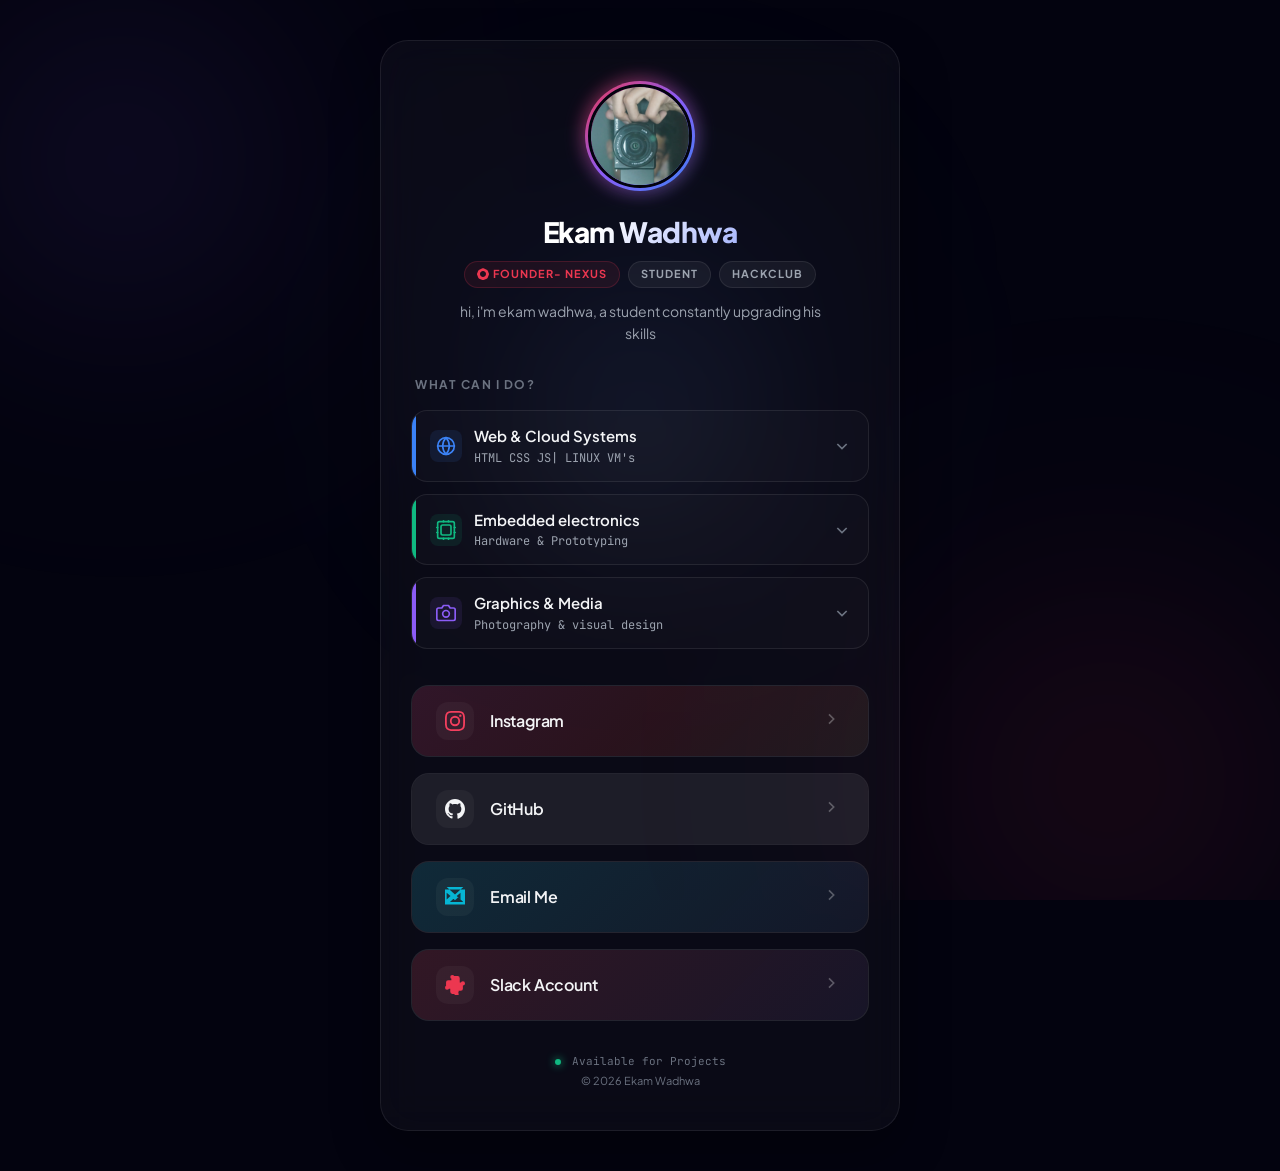
==== index.html @ 4c37863a "Add files via upload" ====
<!doctype html>
<html lang="en">
  <head>
    <meta charset="UTF-8" />
    <meta name="viewport" content="width=device-width, initial-scale=1.0" />
    <meta
      name="description"
      content="Ekam Wadhwa - Student, Maker, and Hack Clubber. Portfolio and social links for web development, embedded electronics, photography, and graphic design."
    />
    <meta name="author" content="Ekam Wadhwa" />
    <meta property="og:title" content="Ekam Wadhwa | Portfolio" />
    <meta
      property="og:description"
      content="Student & Maker specializing in web development, embedded electronics, and visual design."
    />
    <meta property="og:type" content="website" />

    <title>ekam.links</title>

    <!-- CSS Stylesheet -->
    <link rel="stylesheet" href="style.css" />
  </head>
  <body>
    <!-- Floating animated background blobs -->
    <div class="bg-glow-container" aria-hidden="true">
      <div class="glow-blob blob1"></div>
      <div class="glow-blob blob2"></div>
      <div class="glow-blob blob3"></div>
    </div>

    <!-- Interactive cursor background glow -->
    <div class="cursor-highlight" id="cursorHighlight" aria-hidden="true"></div>

    <!-- Main glass container -->
    <main class="portfolio-card" id="portfolioCard">
      <!-- Profile Header -->
      <header class="profile-header">
        <div class="avatar-container">
          <div class="avatar-glow"></div>
          <div class="avatar">
            <!-- Local custom avatar -->
            <img
              src="avatar.png"
              alt="Ekam Wadhwa Avatar"
              style="width: 100%; height: 100%; object-fit: cover"
            />
          </div>
        </div>

        <h1 class="name" id="nameTitle">Ekam Wadhwa</h1>

        <div class="badge-row">
          <span class="badge hackclub">
            <!-- Hack Club SVG flag -->
            <svg viewBox="0 0 512 512" xmlns="http://www.w3.org/2000/svg">
              <path d="M0 0h512v512H0z" fill="none" />
              <path
                d="M461.3 119.5c-8.7-22.3-25.1-41-47.5-49.7L276.5 13.3c-13.1-5.1-27.9-5.1-41 0L98.2 69.8C75.8 78.5 59.4 97.2 50.7 119.5L1.1 246.6c-4.4 11.2-4.4 23.6 0 34.8l49.6 127.1c8.7 22.3 25.1 41 47.5 49.7l137.3 56.5c13.1 5.1 27.9 5.1 41 0l137.3-56.5c22.3-8.7 38.7-27.4 47.5-49.7l49.6-127.1c4.4-11.2 4.4-23.6 0-34.8L461.3 119.5zM256 128c70.7 0 128 57.3 128 128s-57.3 128-128 128-128-57.3-128-128S185.3 128 256 128z"
              />
            </svg>
            founder- nexus
          </span>
          <span class="badge">student</span>
          <span class="badge">hackclub</span>
        </div>

        <p class="tagline">
          hi, i'm ekam wadhwa, a student constantly upgrading his skills
        </p>
      </header>

      <!-- Interactive Skills Showcase -->
      <section class="skills-container" aria-label="Skills & Capabilities">
        <h2 class="section-title">What can I Do?</h2>
        <div class="skills-grid">
          <!-- Web & Cloud -->
          <div class="skill-card web" onclick="toggleSkill(this)" id="skillWeb">
            <div class="skill-header">
              <div class="skill-title-block">
                <div class="skill-icon-wrap">
                  <svg
                    width="20"
                    height="20"
                    fill="none"
                    stroke="currentColor"
                    stroke-width="2"
                    stroke-linecap="round"
                    stroke-linejoin="round"
                    viewBox="0 0 24 24"
                  >
                    <circle cx="12" cy="12" r="10"></circle>
                    <line x1="2" y1="12" x2="22" y2="12"></line>
                    <path
                      d="M12 2a15.3 15.3 0 0 1 4 10 15.3 15.3 0 0 1-4 10 15.3 15.3 0 0 1-4-10 15.3 15.3 0 0 1 4-10z"
                    ></path>
                  </svg>
                </div>
                <div>
                  <div class="skill-title">Web & Cloud Systems</div>
                  <div class="skill-subtitle">HTML CSS JS| LINUX VM's</div>
                </div>
              </div>
              <div class="skill-chevron">
                <svg
                  width="16"
                  height="16"
                  fill="none"
                  stroke="currentColor"
                  stroke-width="2.5"
                  viewBox="0 0 24 24"
                >
                  <path d="M19 9l-7 7-7-7"></path>
                </svg>
              </div>
            </div>
            <div class="skill-detail">
              <p
                style="
                  font-size: 13px;
                  color: var(--text-secondary);
                  margin-bottom: 10px;
                "
              >
                creating responsive website and frontend development and using
                virtual machines on google cloud
              </p>
              <div class="tech-tags">
                <span class="tech-tag">HTML5/CSS3</span>
                <span class="tech-tag">JavaScript</span>
                <span class="tech-tag">LINUX</span>
                <span class="tech-tag">Cloud Dev</span>
              </div>
            </div>
          </div>

          <!-- Hardware & Electronics -->
          <div
            class="skill-card hardware"
            onclick="toggleSkill(this)"
            id="skillHardware"
          >
            <div class="skill-header">
              <div class="skill-title-block">
                <div class="skill-icon-wrap">
                  <svg
                    width="20"
                    height="20"
                    fill="none"
                    stroke="currentColor"
                    stroke-width="2"
                    stroke-linecap="round"
                    stroke-linejoin="round"
                    viewBox="0 0 24 24"
                  >
                    <rect
                      x="2"
                      y="2"
                      width="20"
                      height="20"
                      rx="2"
                      ry="2"
                    ></rect>
                    <rect
                      x="6"
                      y="6"
                      width="12"
                      height="12"
                      rx="2"
                      ry="2"
                    ></rect>
                    <line x1="9" y1="1" x2="9" y2="2"></line>
                    <line x1="15" y1="1" x2="15" y2="2"></line>
                    <line x1="9" y1="22" x2="9" y2="23"></line>
                    <line x1="15" y1="22" x2="15" y2="23"></line>
                    <line x1="22" y1="9" x2="23" y2="9"></line>
                    <line x1="22" y1="15" x2="23" y2="15"></line>
                    <line x1="1" y1="9" x2="2" y2="9"></line>
                    <line x1="1" y1="15" x2="2" y2="15"></line>
                  </svg>
                </div>
                <div>
                  <div class="skill-title">Embedded electronics</div>
                  <div class="skill-subtitle">Hardware & Prototyping</div>
                </div>
              </div>
              <div class="skill-chevron">
                <svg
                  width="16"
                  height="16"
                  fill="none"
                  stroke="currentColor"
                  stroke-width="2.5"
                  viewBox="0 0 24 24"
                >
                  <path d="M19 9l-7 7-7-7"></path>
                </svg>
              </div>
            </div>
            <div class="skill-detail">
              <p
                style="
                  font-size: 13px;
                  color: var(--text-secondary);
                  margin-bottom: 10px;
                "
              >
                Designing physical projects, programming embedded systems,and
                making custom enclosures and pcb's for diffrent soc's and Single
                Board Computers
              </p>
              <div class="tech-tags">
                <span class="tech-tag">SBCs</span>
                <span class="tech-tag">Embedded C++</span>
                <span class="tech-tag">circuit desing</span>
                <span class="tech-tag">Electronics</span>
              </div>
            </div>
          </div>

          <!-- Visuals & Graphics -->
          <div
            class="skill-card design"
            onclick="toggleSkill(this)"
            id="skillDesign"
          >
            <div class="skill-header">
              <div class="skill-title-block">
                <div class="skill-icon-wrap">
                  <svg
                    width="20"
                    height="20"
                    fill="none"
                    stroke="currentColor"
                    stroke-width="2"
                    stroke-linecap="round"
                    stroke-linejoin="round"
                    viewBox="0 0 24 24"
                  >
                    <path
                      d="M23 19a2 2 0 0 1-2 2H3a2 2 0 0 1-2-2V8a2 2 0 0 1 2-2h4l2-3h6l2 3h4a2 2 0 0 1 2 2z"
                    ></path>
                    <circle cx="12" cy="13" r="4"></circle>
                  </svg>
                </div>
                <div>
                  <div class="skill-title">Graphics & Media</div>
                  <div class="skill-subtitle">Photography & visual design</div>
                </div>
              </div>
              <div class="skill-chevron">
                <svg
                  width="16"
                  height="16"
                  fill="none"
                  stroke="currentColor"
                  stroke-width="2.5"
                  viewBox="0 0 24 24"
                >
                  <path d="M19 9l-7 7-7-7"></path>
                </svg>
              </div>
            </div>
            <div class="skill-detail">
              <p
                style="
                  font-size: 13px;
                  color: var(--text-secondary);
                  margin-bottom: 10px;
                "
              >
                Active graphic designer,photographer, editor videos, and running
                a small club called nexus
              </p>
              <div class="tech-tags">
                <span class="tech-tag">Photography</span>
                <span class="tech-tag">Graphic Design</span>
                <span class="tech-tag">Color Grading</span>
                <span class="tech-tag">leading</span>
              </div>
            </div>
          </div>
        </div>
      </section>

      <!-- Social Links (Linktree Core) -->
      <section class="links-container" aria-label="Social Links">
        <!-- Instagram -->
        <a
          href="https://instagram.com/_ekamwadhwa"
          target="_blank"
          rel="noopener noreferrer"
          class="social-link instagram"
          id="linkInsta"
        >
          <div class="social-left">
            <div class="social-icon-wrapper">
              <svg viewBox="0 0 24 24">
                <path
                  d="M12 2.163c3.204 0 3.584.012 4.85.07 3.252.148 4.771 1.691 4.919 4.919.058 1.265.069 1.645.069 4.849 0 3.205-.012 3.584-.069 4.849-.149 3.225-1.664 4.771-4.919 4.919-1.266.058-1.644.07-4.85.07-3.204 0-3.584-.012-4.849-.07-3.26-.149-4.771-1.699-4.919-4.92-.058-1.265-.07-1.644-.07-4.849 0-3.204.013-3.583.07-4.849.149-3.227 1.664-4.771 4.919-4.919 1.266-.057 1.645-.069 4.849-.069zM12 0C8.741 0 8.333.014 7.053.072 2.695.272.273 2.69.073 7.051.014 8.333 0 8.741 0 12c0 3.259.014 3.668.072 4.948.2 4.358 2.618 6.78 6.98 6.98 1.281.058 1.689.072 4.948.072 3.259 0 3.668-.014 4.948-.072 4.354-.2 6.782-2.618 6.979-6.98.059-1.28.073-1.689.073-4.948 0-3.259-.014-3.667-.072-4.947-.196-4.354-2.617-6.78-6.979-6.98C15.668.014 15.259 0 12 0zm0 5.838a6.162 6.162 0 1 0 0 12.324 6.162 6.162 0 0 0 0-12.324zM12 16a4 4 0 1 1 0-8 4 4 0 0 1 0 8zm6.406-11.845a1.44 1.44 0 1 0 0 2.881 1.44 1.44 0 0 0 0-2.881z"
                />
              </svg>
            </div>
            <span>Instagram</span>
          </div>
          <div class="social-arrow">
            <svg
              width="16"
              height="16"
              fill="none"
              stroke="currentColor"
              stroke-width="2.5"
              viewBox="0 0 24 24"
            >
              <path d="M9 5l7 7-7 7"></path>
            </svg>
          </div>
        </a>

        <!-- GitHub -->
        <a
          href="https://github.com/ekam-wadhwa1"
          target="_blank"
          rel="noopener noreferrer"
          class="social-link github"
          id="linkGithub"
        >
          <div class="social-left">
            <div class="social-icon-wrapper">
              <svg viewBox="0 0 24 24">
                <path
                  d="M12 0C5.37 0 0 5.37 0 12c0 5.3 3.438 9.8 8.205 11.385.6.11.82-.26.82-.577v-2.234c-3.338.724-4.042-1.61-4.042-1.61C4.422 18.07 3.633 17.7 3.633 17.7c-1.087-.744.084-.729.084-.729 1.205.084 1.838 1.236 1.838 1.236 1.07 1.835 2.809 1.305 3.495.998.108-.776.417-1.305.76-1.605-2.665-.3-5.466-1.332-5.466-5.93 0-1.31.465-2.38 1.235-3.22-.135-.303-.54-1.523.105-3.176 0 0 1.005-.322 3.3 1.23.96-.267 1.98-.399 3-.405 1.02.006 2.04.138 3 .405 2.28-1.552 3.285-1.23 3.285-1.23.645 1.653.24 2.873.12 3.176.765.84 1.23 1.91 1.23 3.22 0 4.61-2.805 5.625-5.475 5.92.43.372.82 1.102.82 2.222v3.293c0 .319.22.694.825.576C20.565 21.795 24 17.3 24 12c0-6.63-5.37-12-12-12z"
                />
              </svg>
            </div>
            <span>GitHub</span>
          </div>
          <div class="social-arrow">
            <svg
              width="16"
              height="16"
              fill="none"
              stroke="currentColor"
              stroke-width="2.5"
              viewBox="0 0 24 24"
            >
              <path d="M9 5l7 7-7 7"></path>
            </svg>
          </div>
        </a>

        <!-- Email -->
        <a
          href="mailto:ekamwadhwa2004@gmail.com?"
          class="social-link email"
          id="linkEmail"
        >
          <div class="social-left">
            <div class="social-icon-wrapper">
              <svg viewBox="0 0 24 24">
                <path
                  d="M0 3v18h24v-18h-24zm6.623 7.929l-4.623 3.921v-8.086l4.623 4.165zm1.547 1.391l3.83 3.45 3.83-3.45 6.096 5.73h-16.026l6.27-5.73zm5.83-1.391l4.623-4.165v8.086l-4.623-3.921zm-2-1.801l-10-9h20l-10 9z"
                />
              </svg>
            </div>
            <span>Email Me</span>
          </div>
          <div class="social-arrow">
            <svg
              width="16"
              height="16"
              fill="none"
              stroke="currentColor"
              stroke-width="2.5"
              viewBox="0 0 24 24"
            >
              <path d="M9 5l7 7-7 7"></path>
            </svg>
          </div>
        </a>

        <!-- Slack -->
        <a
          href="https://hackclub.slack.com"
          target="_blank"
          rel="noopener noreferrer"
          class="social-link slack"
          id="linkSlack"
        >
          <div class="social-left">
            <div class="social-icon-wrapper">
              <svg viewBox="0 0 24 24">
                <path
                  d="M5.042 15.165a2.528 2.528 0 0 1-2.52 2.523 2.528 2.528 0 0 1-2.522-2.523 2.528 2.528 0 0 1 2.522-2.52h2.52v2.52zm1.261 0a2.528 2.528 0 0 1 2.52-2.52h5.043a2.528 2.528 0 0 1 2.522 2.52v5.042a2.528 2.528 0 0 1-2.522 2.52H8.823a2.528 2.528 0 0 1-2.52-2.52v-5.042zM8.823 5.043a2.528 2.528 0 0 1-2.52-2.52 2.528 2.528 0 0 1 2.52-2.522 2.528 2.528 0 0 1 2.522 2.522v2.52h-2.522zm0 1.261a2.528 2.528 0 0 1 2.522 2.52v5.043a2.528 2.528 0 0 1-2.522 2.522H3.781a2.528 2.528 0 0 1-2.52-2.522V8.824a2.528 2.528 0 0 1 2.52-2.52h5.042zm10.135 3.761a2.528 2.528 0 0 1 2.522-2.52 2.528 2.528 0 0 1 2.52 2.52 2.528 2.528 0 0 1-2.52 2.522h-2.522v-2.522zm-1.262 0a2.528 2.528 0 0 1-2.52 2.522h-5.043a2.528 2.528 0 0 1-2.522-2.522V3.781a2.528 2.528 0 0 1 2.522-2.52h5.043a2.528 2.528 0 0 1 2.52 2.52v5.043zm-3.781 10.135a2.528 2.528 0 0 1 2.52 2.52 2.528 2.528 0 0 1-2.52 2.522 2.528 2.528 0 0 1-2.522-2.522v-2.52h2.522zm0-1.262a2.528 2.528 0 0 1-2.522-2.52v-5.043a2.528 2.528 0 0 1 2.522-2.522h5.043a2.528 2.528 0 0 1 2.52 2.522v5.043a2.528 2.528 0 0 1-2.52 2.52h-5.043z"
                />
              </svg>
            </div>
            <span>Slack Account</span>
          </div>
          <div class="social-arrow">
            <svg
              width="16"
              height="16"
              fill="none"
              stroke="currentColor"
              stroke-width="2.5"
              viewBox="0 0 24 24"
            >
              <path d="M9 5l7 7-7 7"></path>
            </svg>
          </div>
        </a>
      </section>

      <!-- Footer -->
      <footer class="portfolio-footer">
        <div class="footer-credits">
          <span class="pulse-dot" aria-hidden="true"></span>
          Available for Projects
        </div>
        <div>&copy; 2026 Ekam Wadhwa</div>
      </footer>
    </main>

    <!-- JS Logic -->
    <script src="script.js"></script>
  </body>
</html>
---- style.css ----
@import url('https://fonts.googleapis.com/css2?family=Plus+Jakarta+Sans:wght@300;400;500;600;700;800&family=JetBrains+Mono:wght@400;500;600&display=swap');

:root {
  --bg-color: #03030f;
  --card-bg: rgba(255, 255, 255, 0.03);
  --card-border: rgba(255, 255, 255, 0.08);
  --card-hover-border: rgba(255, 255, 255, 0.2);
  --text-primary: #f3f4f6;
  --text-secondary: #9ca3af;
  --text-muted: #6b7280;
  
  /* Brand/Skill Colors */
  --color-hackclub: #ec3750;
  --color-web: #3b82f6;
  --color-hardware: #10b981;
  --color-design: #8b5cf6;
  
  /* Social Gradients & Glows */
  --glow-instagram: rgba(225, 48, 108, 0.4);
  --glow-github: rgba(255, 255, 255, 0.15);
  --glow-email: rgba(6, 182, 212, 0.4);
  --glow-slack: rgba(236, 55, 80, 0.4); /* Hack Club / Slack vibe */
  
  /* Transitions */
  --transition-smooth: all 0.4s cubic-bezier(0.16, 1, 0.3, 1);
  --transition-fast: all 0.2s cubic-bezier(0.16, 1, 0.3, 1);
}

* {
  box-sizing: border-box;
  margin: 0;
  padding: 0;
}

body {
  font-family: 'Plus Jakarta Sans', -apple-system, BlinkMacSystemFont, "Segoe UI", Roboto, Helvetica, Arial, sans-serif;
  background-color: var(--bg-color);
  color: var(--text-primary);
  min-height: 100vh;
  display: flex;
  justify-content: center;
  align-items: center;
  overflow-x: hidden;
  position: relative;
  line-height: 1.5;
  -webkit-font-smoothing: antialiased;
}

/* Background floating glow blobs */
.bg-glow-container {
  position: fixed;
  top: 0;
  left: 0;
  width: 100vw;
  height: 100vh;
  z-index: -2;
  overflow: hidden;
  pointer-events: none;
}

.glow-blob {
  position: absolute;
  border-radius: 50%;
  filter: blur(100px);
  opacity: 0.15;
  mix-blend-mode: screen;
  animation: float 20s infinite alternate ease-in-out;
}

.blob1 {
  width: 500px;
  height: 500px;
  background: radial-gradient(circle, rgba(139,92,246,0.8) 0%, rgba(0,0,0,0) 70%);
  top: -10%;
  left: -10%;
  animation-duration: 25s;
}

.blob2 {
  width: 600px;
  height: 600px;
  background: radial-gradient(circle, rgba(236,55,80,0.8) 0%, rgba(0,0,0,0) 70%);
  bottom: -20%;
  right: -10%;
  animation-duration: 30s;
  animation-delay: -5s;
}

.blob3 {
  width: 400px;
  height: 400px;
  background: radial-gradient(circle, rgba(59,130,246,0.8) 0%, rgba(0,0,0,0) 70%);
  top: 40%;
  left: 50%;
  transform: translate(-50%, -50%);
  animation-duration: 22s;
  animation-delay: -10s;
}

@keyframes float {
  0% {
    transform: translate(0, 0) scale(1);
  }
  50% {
    transform: translate(40px, -60px) scale(1.1);
  }
  100% {
    transform: translate(-20px, 30px) scale(0.95);
  }
}

/* Custom cursor tracker highlight background */
.cursor-highlight {
  position: fixed;
  top: 0;
  left: 0;
  width: 100vw;
  height: 100vh;
  z-index: -1;
  pointer-events: none;
  background: radial-gradient(
    600px circle at var(--mouse-x, 50%) var(--mouse-y, 50%),
    rgba(255, 255, 255, 0.03),
    transparent 40%
  );
}

/* Glass Card Portfolio Container */
.portfolio-card {
  width: 100%;
  max-width: 520px;
  padding: 40px 30px;
  margin: 40px 20px;
  background: var(--card-bg);
  border: 1px solid var(--card-border);
  border-radius: 28px;
  backdrop-filter: blur(20px);
  -webkit-backdrop-filter: blur(20px);
  box-shadow: 0 20px 50px rgba(0, 0, 0, 0.3);
  text-align: center;
  position: relative;
  z-index: 10;
  animation: cardFadeIn 1s cubic-bezier(0.16, 1, 0.3, 1) forwards;
}

@keyframes cardFadeIn {
  from {
    opacity: 0;
    transform: translateY(30px);
  }
  to {
    opacity: 1;
    transform: translateY(0);
  }
}

/* Profile Section */
.profile-header {
  margin-bottom: 32px;
  display: flex;
  flex-direction: column;
  align-items: center;
}

.avatar-container {
  position: relative;
  width: 110px;
  height: 110px;
  margin-bottom: 20px;
  border-radius: 50%;
  padding: 3px;
  background: linear-gradient(135deg, var(--color-hackclub), var(--color-design), var(--color-web));
  box-shadow: 0 0 20px rgba(236, 55, 80, 0.2);
}

.avatar {
  width: 100%;
  height: 100%;
  border-radius: 50%;
  background: #111122;
  display: flex;
  justify-content: center;
  align-items: center;
  overflow: hidden;
  border: 3px solid #03030f;
}

.avatar svg {
  width: 55%;
  height: 55%;
  fill: #fff;
  opacity: 0.95;
}

.avatar-glow {
  position: absolute;
  top: 0;
  left: 0;
  width: 100%;
  height: 100%;
  border-radius: 50%;
  background: linear-gradient(135deg, var(--color-hackclub), var(--color-design), var(--color-web));
  filter: blur(10px);
  z-index: -1;
  opacity: 0.6;
  animation: rotateGlow 8s linear infinite;
}

@keyframes rotateGlow {
  100% {
    transform: rotate(360deg);
  }
}

.name {
  font-size: 28px;
  font-weight: 800;
  letter-spacing: -0.5px;
  background: linear-gradient(135deg, #ffffff 30%, #a5b4fc 100%);
  -webkit-background-clip: text;
  -webkit-text-fill-color: transparent;
  margin-bottom: 8px;
}

/* Hack Club Member Badge style */
.badge-row {
  display: flex;
  justify-content: center;
  gap: 8px;
  margin-bottom: 12px;
  flex-wrap: wrap;
}

.badge {
  font-size: 11px;
  font-weight: 700;
  text-transform: uppercase;
  letter-spacing: 1px;
  padding: 4px 12px;
  border-radius: 20px;
  background: rgba(255, 255, 255, 0.05);
  border: 1px solid rgba(255, 255, 255, 0.08);
  color: var(--text-secondary);
  display: inline-flex;
  align-items: center;
  gap: 4px;
}

.badge.hackclub {
  color: var(--color-hackclub);
  border-color: rgba(236, 55, 80, 0.2);
  background: rgba(236, 55, 80, 0.08);
}

.badge.hackclub svg {
  fill: currentColor;
  width: 12px;
  height: 12px;
}

.tagline {
  font-size: 14px;
  color: var(--text-secondary);
  max-width: 380px;
  margin: 0 auto;
  line-height: 1.6;
}

/* Interactive Skills Grid */
.skills-container {
  margin-bottom: 36px;
  text-align: left;
}

.section-title {
  font-size: 12px;
  font-weight: 700;
  text-transform: uppercase;
  letter-spacing: 1.5px;
  color: var(--text-muted);
  margin-bottom: 16px;
  padding-left: 4px;
  display: flex;
  align-items: center;
  justify-content: space-between;
}

.skills-grid {
  display: grid;
  grid-template-columns: 1fr;
  gap: 12px;
}

.skill-card {
  background: rgba(255, 255, 255, 0.02);
  border: 1px solid var(--card-border);
  border-radius: 16px;
  padding: 14px 18px;
  cursor: pointer;
  transition: var(--transition-smooth);
  position: relative;
  overflow: hidden;
}

.skill-card::before {
  content: '';
  position: absolute;
  top: 0;
  left: 0;
  width: 4px;
  height: 100%;
  background: transparent;
  transition: var(--transition-smooth);
}

.skill-card.web::before { background: var(--color-web); }
.skill-card.hardware::before { background: var(--color-hardware); }
.skill-card.design::before { background: var(--color-design); }

.skill-card:hover {
  background: rgba(255, 255, 255, 0.04);
  border-color: var(--card-hover-border);
  transform: translateY(-2px);
}

.skill-header {
  display: flex;
  justify-content: space-between;
  align-items: center;
}

.skill-title-block {
  display: flex;
  align-items: center;
  gap: 12px;
}

.skill-icon-wrap {
  width: 32px;
  height: 32px;
  border-radius: 8px;
  display: flex;
  align-items: center;
  justify-content: center;
  background: rgba(255, 255, 255, 0.04);
  color: var(--text-primary);
}

.skill-card.web .skill-icon-wrap { color: var(--color-web); background: rgba(59,130,246,0.1); }
.skill-card.hardware .skill-icon-wrap { color: var(--color-hardware); background: rgba(16,185,129,0.1); }
.skill-card.design .skill-icon-wrap { color: var(--color-design); background: rgba(139,92,246,0.1); }

.skill-title {
  font-size: 15px;
  font-weight: 600;
  color: var(--text-primary);
}

.skill-subtitle {
  font-size: 12px;
  color: var(--text-secondary);
  font-family: 'JetBrains Mono', monospace;
  margin-top: 1px;
}

.skill-chevron {
  color: var(--text-muted);
  transition: var(--transition-smooth);
  width: 16px;
  height: 16px;
  display: flex;
  align-items: center;
  justify-content: center;
}

.skill-card.active .skill-chevron {
  transform: rotate(180deg);
}

.skill-detail {
  max-height: 0;
  overflow: hidden;
  transition: var(--transition-smooth);
  opacity: 0;
  padding-top: 0;
}

.skill-card.active .skill-detail {
  max-height: 160px;
  opacity: 1;
  padding-top: 14px;
  border-top: 1px solid rgba(255, 255, 255, 0.05);
  margin-top: 12px;
}

.tech-tags {
  display: flex;
  flex-wrap: wrap;
  gap: 6px;
}

.tech-tag {
  font-size: 11px;
  font-family: 'JetBrains Mono', monospace;
  padding: 3px 8px;
  border-radius: 6px;
  background: rgba(255, 255, 255, 0.04);
  color: var(--text-secondary);
  border: 1px solid rgba(255, 255, 255, 0.05);
}

/* Linktree Social Links */
.links-container {
  display: flex;
  flex-direction: column;
  gap: 16px;
  margin-bottom: 24px;
}

.social-link {
  position: relative;
  display: flex;
  align-items: center;
  justify-content: space-between;
  padding: 16px 24px;
  border-radius: 18px;
  text-decoration: none;
  color: var(--text-primary);
  font-weight: 600;
  font-size: 16px;
  background: rgba(255, 255, 255, 0.03);
  border: 1px solid var(--card-border);
  transition: var(--transition-smooth);
  overflow: hidden;
  z-index: 1;
}

.social-link::before {
  content: '';
  position: absolute;
  inset: 0;
  opacity: 0;
  transition: var(--transition-smooth);
  z-index: -1;
}

/* Link Specific Hover Glows */
.social-link.instagram:hover {
  border-color: rgba(225, 48, 108, 0.5);
  box-shadow: 0 8px 24px var(--glow-instagram);
  transform: translateY(-2px);
}
.social-link.instagram::before {
  background: linear-gradient(135deg, rgba(225, 48, 108, 0.15) 0%, rgba(253, 29, 29, 0.1) 50%, rgba(252, 176, 69, 0.05) 100%);
  opacity: 1;
}

.social-link.github:hover {
  border-color: rgba(255, 255, 255, 0.3);
  box-shadow: 0 8px 24px var(--glow-github);
  transform: translateY(-2px);
}
.social-link.github::before {
  background: rgba(255, 255, 255, 0.05);
  opacity: 1;
}

.social-link.email:hover {
  border-color: rgba(6, 182, 212, 0.5);
  box-shadow: 0 8px 24px var(--glow-email);
  transform: translateY(-2px);
}
.social-link.email::before {
  background: linear-gradient(135deg, rgba(6, 182, 212, 0.15) 0%, rgba(59, 130, 246, 0.05) 100%);
  opacity: 1;
}

.social-link.slack:hover {
  border-color: rgba(236, 55, 80, 0.5);
  box-shadow: 0 8px 24px var(--glow-slack);
  transform: translateY(-2px);
}
.social-link.slack::before {
  background: linear-gradient(135deg, rgba(236, 55, 80, 0.15) 0%, rgba(139, 92, 246, 0.05) 100%);
  opacity: 1;
}

.social-left {
  display: flex;
  align-items: center;
  gap: 16px;
}

.social-icon-wrapper {
  display: flex;
  align-items: center;
  justify-content: center;
  width: 38px;
  height: 38px;
  border-radius: 12px;
  background: rgba(255, 255, 255, 0.04);
  transition: var(--transition-fast);
}

.social-link:hover .social-icon-wrapper {
  background: rgba(255, 255, 255, 0.08);
  transform: scale(1.05);
}

.social-icon-wrapper svg {
  width: 20px;
  height: 20px;
  fill: currentColor;
}

.social-link.instagram { color: #f43f5e; }
.social-link.github { color: #f3f4f6; }
.social-link.email { color: #06b6d4; }
.social-link.slack { color: #ec3750; } /* custom brand coloring */

.social-link span {
  font-weight: 600;
  letter-spacing: -0.2px;
  color: var(--text-primary);
  transition: var(--transition-fast);
}

.social-arrow {
  opacity: 0.3;
  transform: translateX(-5px);
  transition: var(--transition-smooth);
  color: var(--text-primary);
}

.social-link:hover .social-arrow {
  opacity: 1;
  transform: translateX(0);
}

/* Footer Section */
.portfolio-footer {
  margin-top: 32px;
  font-size: 11px;
  color: var(--text-muted);
  display: flex;
  flex-direction: column;
  align-items: center;
  gap: 4px;
}

.footer-credits {
  font-family: 'JetBrains Mono', monospace;
}

.pulse-dot {
  display: inline-block;
  width: 6px;
  height: 6px;
  border-radius: 50%;
  background-color: var(--color-hardware);
  box-shadow: 0 0 8px var(--color-hardware);
  margin-right: 4px;
  animation: pulse 2s infinite;
}

@keyframes pulse {
  0% {
    transform: scale(0.95);
    box-shadow: 0 0 0 0 rgba(16, 185, 129, 0.7);
  }
  70% {
    transform: scale(1);
    box-shadow: 0 0 0 6px rgba(16, 185, 129, 0);
  }
  100% {
    transform: scale(0.95);
    box-shadow: 0 0 0 0 rgba(16, 185, 129, 0);
  }
}

/* Media Queries for Mobile Responsiveness */
@media (max-width: 480px) {
  .portfolio-card {
    padding: 30px 20px;
    margin: 20px 12px;
    border-radius: 24px;
  }
  
  .name {
    font-size: 24px;
  }
  
  .social-link {
    padding: 14px 18px;
    font-size: 15px;
  }
  
  .social-icon-wrapper {
    width: 34px;
    height: 34px;
  }
  
  .social-icon-wrapper svg {
    width: 18px;
    height: 18px;
  }
}
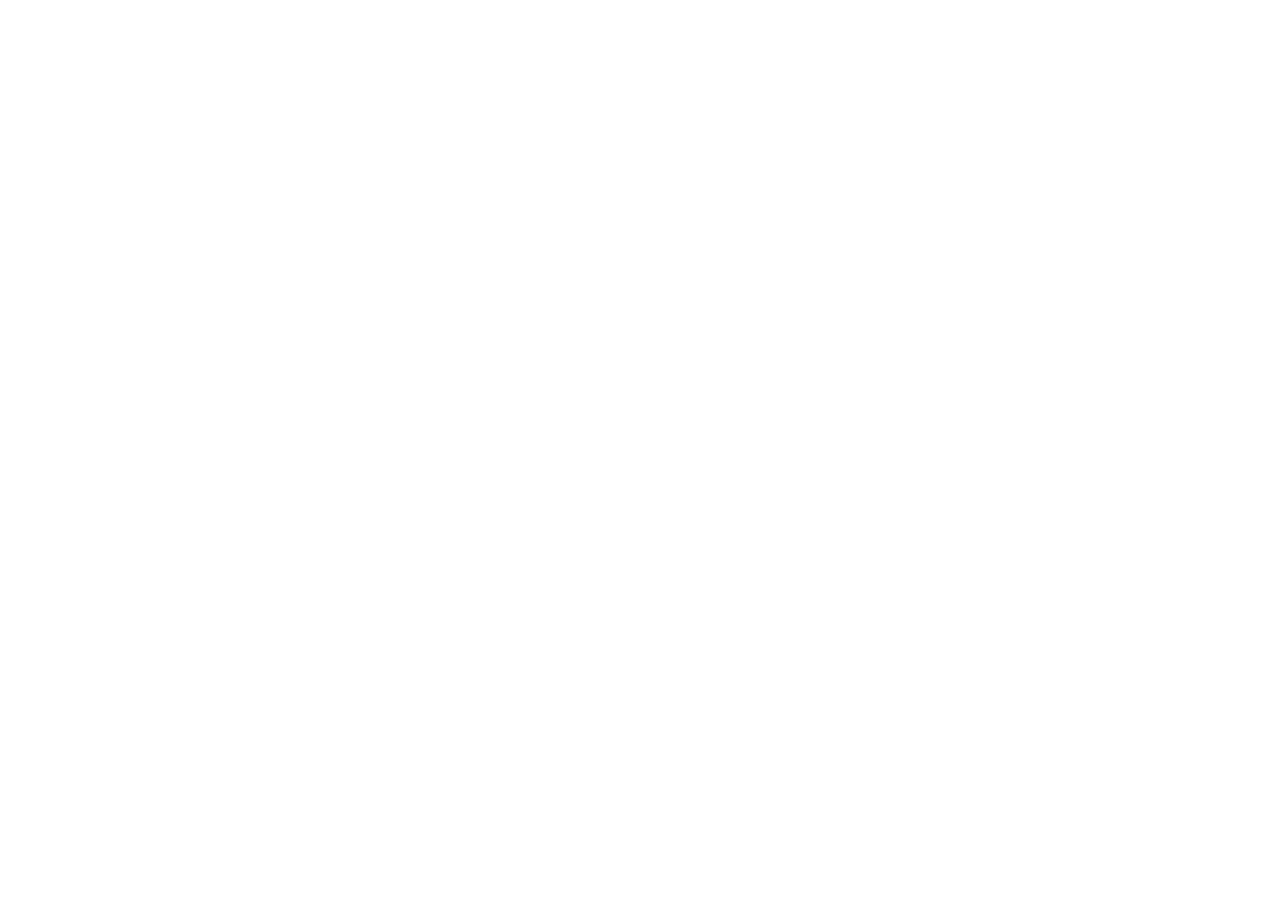
==== commit 674d0bc9: "Add files via upload" ====
--- a/index.html
+++ b/index.html
@@ -33,392 +33,84 @@
 
     <!-- Main glass container -->
     <main class="portfolio-card" id="portfolioCard">
-      <!-- Profile Header -->
-      <header class="profile-header">
-        <div class="avatar-container">
-          <div class="avatar-glow"></div>
-          <div class="avatar">
-            <!-- Local custom avatar -->
-            <img
-              src="avatar.png"
-              alt="Ekam Wadhwa Avatar"
-              style="width: 100%; height: 100%; object-fit: cover"
-            />
-          </div>
+      <!-- Skeleton Loader (shows while loading) -->
+      <div id="skeletonLoader" class="skeleton-container">
+        <div class="skeleton-avatar"></div>
+        <div class="skeleton-name"></div>
+        <div class="skeleton-badges">
+          <div class="skeleton-badge"></div>
+          <div class="skeleton-badge"></div>
+          <div class="skeleton-badge"></div>
         </div>
+        <div class="skeleton-tagline"></div>
+        
+        <div class="skeleton-section-title"></div>
+        <div class="skeleton-skills">
+          <div class="skeleton-skill"></div>
+          <div class="skeleton-skill"></div>
+          <div class="skeleton-skill"></div>
+        </div>
+        
+        <div class="skeleton-section-title"></div>
+        <div class="skeleton-links">
+          <div class="skeleton-link"></div>
+          <div class="skeleton-link"></div>
+          <div class="skeleton-link"></div>
+          <div class="skeleton-link"></div>
+        </div>
+        
+        <div class="skeleton-footer">
+          <div class="skeleton-footer-line1"></div>
+          <div class="skeleton-footer-line2"></div>
+        </div>
+      </div>
 
-        <h1 class="name" id="nameTitle">Ekam Wadhwa</h1>
-
-        <div class="badge-row">
-          <span class="badge hackclub">
-            <!-- Hack Club SVG flag -->
-            <svg viewBox="0 0 512 512" xmlns="http://www.w3.org/2000/svg">
-              <path d="M0 0h512v512H0z" fill="none" />
-              <path
-                d="M461.3 119.5c-8.7-22.3-25.1-41-47.5-49.7L276.5 13.3c-13.1-5.1-27.9-5.1-41 0L98.2 69.8C75.8 78.5 59.4 97.2 50.7 119.5L1.1 246.6c-4.4 11.2-4.4 23.6 0 34.8l49.6 127.1c8.7 22.3 25.1 41 47.5 49.7l137.3 56.5c13.1 5.1 27.9 5.1 41 0l137.3-56.5c22.3-8.7 38.7-27.4 47.5-49.7l49.6-127.1c4.4-11.2 4.4-23.6 0-34.8L461.3 119.5zM256 128c70.7 0 128 57.3 128 128s-57.3 128-128 128-128-57.3-128-128S185.3 128 256 128z"
+      <!-- Real Portfolio Content (hidden initially) -->
+      <div id="portfolioContent" style="display: none; opacity: 0; transition: opacity 0.5s ease;">
+        <!-- Profile Header -->
+        <header class="profile-header">
+          <div class="avatar-container">
+            <div class="avatar-glow" id="avatarGlow"></div>
+            <div class="avatar" id="avatarContainer">
+              <!-- Local custom avatar -->
+              <img
+                id="avatarImg"
+                src="avatar.png"
+                alt="Avatar"
+                style="width: 100%; height: 100%; object-fit: cover"
               />
-            </svg>
-            founder- nexus
-          </span>
-          <span class="badge">student</span>
-          <span class="badge">hackclub</span>
-        </div>
-
-        <p class="tagline">
-          hi, i'm ekam wadhwa, a student constantly upgrading his skills
-        </p>
-      </header>
-
-      <!-- Interactive Skills Showcase -->
-      <section class="skills-container" aria-label="Skills & Capabilities">
-        <h2 class="section-title">What can I Do?</h2>
-        <div class="skills-grid">
-          <!-- Web & Cloud -->
-          <div class="skill-card web" onclick="toggleSkill(this)" id="skillWeb">
-            <div class="skill-header">
-              <div class="skill-title-block">
-                <div class="skill-icon-wrap">
-                  <svg
-                    width="20"
-                    height="20"
-                    fill="none"
-                    stroke="currentColor"
-                    stroke-width="2"
-                    stroke-linecap="round"
-                    stroke-linejoin="round"
-                    viewBox="0 0 24 24"
-                  >
-                    <circle cx="12" cy="12" r="10"></circle>
-                    <line x1="2" y1="12" x2="22" y2="12"></line>
-                    <path
-                      d="M12 2a15.3 15.3 0 0 1 4 10 15.3 15.3 0 0 1-4 10 15.3 15.3 0 0 1-4-10 15.3 15.3 0 0 1 4-10z"
-                    ></path>
-                  </svg>
-                </div>
-                <div>
-                  <div class="skill-title">Web & Cloud Systems</div>
-                  <div class="skill-subtitle">HTML CSS JS| LINUX VM's</div>
-                </div>
-              </div>
-              <div class="skill-chevron">
-                <svg
-                  width="16"
-                  height="16"
-                  fill="none"
-                  stroke="currentColor"
-                  stroke-width="2.5"
-                  viewBox="0 0 24 24"
-                >
-                  <path d="M19 9l-7 7-7-7"></path>
-                </svg>
-              </div>
-            </div>
-            <div class="skill-detail">
-              <p
-                style="
-                  font-size: 13px;
-                  color: var(--text-secondary);
-                  margin-bottom: 10px;
-                "
-              >
-                creating responsive website and frontend development and using
-                virtual machines on google cloud
-              </p>
-              <div class="tech-tags">
-                <span class="tech-tag">HTML5/CSS3</span>
-                <span class="tech-tag">JavaScript</span>
-                <span class="tech-tag">LINUX</span>
-                <span class="tech-tag">Cloud Dev</span>
-              </div>
             </div>
           </div>
 
-          <!-- Hardware & Electronics -->
-          <div
-            class="skill-card hardware"
-            onclick="toggleSkill(this)"
-            id="skillHardware"
-          >
-            <div class="skill-header">
-              <div class="skill-title-block">
-                <div class="skill-icon-wrap">
-                  <svg
-                    width="20"
-                    height="20"
-                    fill="none"
-                    stroke="currentColor"
-                    stroke-width="2"
-                    stroke-linecap="round"
-                    stroke-linejoin="round"
-                    viewBox="0 0 24 24"
-                  >
-                    <rect
-                      x="2"
-                      y="2"
-                      width="20"
-                      height="20"
-                      rx="2"
-                      ry="2"
-                    ></rect>
-                    <rect
-                      x="6"
-                      y="6"
-                      width="12"
-                      height="12"
-                      rx="2"
-                      ry="2"
-                    ></rect>
-                    <line x1="9" y1="1" x2="9" y2="2"></line>
-                    <line x1="15" y1="1" x2="15" y2="2"></line>
-                    <line x1="9" y1="22" x2="9" y2="23"></line>
-                    <line x1="15" y1="22" x2="15" y2="23"></line>
-                    <line x1="22" y1="9" x2="23" y2="9"></line>
-                    <line x1="22" y1="15" x2="23" y2="15"></line>
-                    <line x1="1" y1="9" x2="2" y2="9"></line>
-                    <line x1="1" y1="15" x2="2" y2="15"></line>
-                  </svg>
-                </div>
-                <div>
-                  <div class="skill-title">Embedded electronics</div>
-                  <div class="skill-subtitle">Hardware & Prototyping</div>
-                </div>
-              </div>
-              <div class="skill-chevron">
-                <svg
-                  width="16"
-                  height="16"
-                  fill="none"
-                  stroke="currentColor"
-                  stroke-width="2.5"
-                  viewBox="0 0 24 24"
-                >
-                  <path d="M19 9l-7 7-7-7"></path>
-                </svg>
-              </div>
-            </div>
-            <div class="skill-detail">
-              <p
-                style="
-                  font-size: 13px;
-                  color: var(--text-secondary);
-                  margin-bottom: 10px;
-                "
-              >
-                Designing physical projects, programming embedded systems,and
-                making custom enclosures and pcb's for diffrent soc's and Single
-                Board Computers
-              </p>
-              <div class="tech-tags">
-                <span class="tech-tag">SBCs</span>
-                <span class="tech-tag">Embedded C++</span>
-                <span class="tech-tag">circuit desing</span>
-                <span class="tech-tag">Electronics</span>
-              </div>
-            </div>
+          <h1 class="name" id="nameTitle">Ekam Wadhwa</h1>
+
+          <div class="badge-row" id="badgeRow">
+            <!-- Dynamic Badges -->
           </div>
 
-          <!-- Visuals & Graphics -->
-          <div
-            class="skill-card design"
-            onclick="toggleSkill(this)"
-            id="skillDesign"
-          >
-            <div class="skill-header">
-              <div class="skill-title-block">
-                <div class="skill-icon-wrap">
-                  <svg
-                    width="20"
-                    height="20"
-                    fill="none"
-                    stroke="currentColor"
-                    stroke-width="2"
-                    stroke-linecap="round"
-                    stroke-linejoin="round"
-                    viewBox="0 0 24 24"
-                  >
-                    <path
-                      d="M23 19a2 2 0 0 1-2 2H3a2 2 0 0 1-2-2V8a2 2 0 0 1 2-2h4l2-3h6l2 3h4a2 2 0 0 1 2 2z"
-                    ></path>
-                    <circle cx="12" cy="13" r="4"></circle>
-                  </svg>
-                </div>
-                <div>
-                  <div class="skill-title">Graphics & Media</div>
-                  <div class="skill-subtitle">Photography & visual design</div>
-                </div>
-              </div>
-              <div class="skill-chevron">
-                <svg
-                  width="16"
-                  height="16"
-                  fill="none"
-                  stroke="currentColor"
-                  stroke-width="2.5"
-                  viewBox="0 0 24 24"
-                >
-                  <path d="M19 9l-7 7-7-7"></path>
-                </svg>
-              </div>
-            </div>
-            <div class="skill-detail">
-              <p
-                style="
-                  font-size: 13px;
-                  color: var(--text-secondary);
-                  margin-bottom: 10px;
-                "
-              >
-                Active graphic designer,photographer, editor videos, and running
-                a small club called nexus
-              </p>
-              <div class="tech-tags">
-                <span class="tech-tag">Photography</span>
-                <span class="tech-tag">Graphic Design</span>
-                <span class="tech-tag">Color Grading</span>
-                <span class="tech-tag">leading</span>
-              </div>
-            </div>
+          <p class="tagline" id="taglineText">
+            hi, i'm ekam wadhwa, a student constantly upgrading his skills
+          </p>
+        </header>
+
+        <!-- Interactive Skills Showcase -->
+        <section class="skills-container" aria-label="Skills & Capabilities">
+          <h2 class="section-title">What can I Do?</h2>
+          <div class="skills-grid" id="skillsGrid">
+            <!-- Dynamic Skills -->
           </div>
-        </div>
-      </section>
+        </section>
 
-      <!-- Social Links (Linktree Core) -->
-      <section class="links-container" aria-label="Social Links">
-        <!-- Instagram -->
-        <a
-          href="https://instagram.com/_ekamwadhwa"
-          target="_blank"
-          rel="noopener noreferrer"
-          class="social-link instagram"
-          id="linkInsta"
-        >
-          <div class="social-left">
-            <div class="social-icon-wrapper">
-              <svg viewBox="0 0 24 24">
-                <path
-                  d="M12 2.163c3.204 0 3.584.012 4.85.07 3.252.148 4.771 1.691 4.919 4.919.058 1.265.069 1.645.069 4.849 0 3.205-.012 3.584-.069 4.849-.149 3.225-1.664 4.771-4.919 4.919-1.266.058-1.644.07-4.85.07-3.204 0-3.584-.012-4.849-.07-3.26-.149-4.771-1.699-4.919-4.92-.058-1.265-.07-1.644-.07-4.849 0-3.204.013-3.583.07-4.849.149-3.227 1.664-4.771 4.919-4.919 1.266-.057 1.645-.069 4.849-.069zM12 0C8.741 0 8.333.014 7.053.072 2.695.272.273 2.69.073 7.051.014 8.333 0 8.741 0 12c0 3.259.014 3.668.072 4.948.2 4.358 2.618 6.78 6.98 6.98 1.281.058 1.689.072 4.948.072 3.259 0 3.668-.014 4.948-.072 4.354-.2 6.782-2.618 6.979-6.98.059-1.28.073-1.689.073-4.948 0-3.259-.014-3.667-.072-4.947-.196-4.354-2.617-6.78-6.979-6.98C15.668.014 15.259 0 12 0zm0 5.838a6.162 6.162 0 1 0 0 12.324 6.162 6.162 0 0 0 0-12.324zM12 16a4 4 0 1 1 0-8 4 4 0 0 1 0 8zm6.406-11.845a1.44 1.44 0 1 0 0 2.881 1.44 1.44 0 0 0 0-2.881z"
-                />
-              </svg>
-            </div>
-            <span>Instagram</span>
-          </div>
-          <div class="social-arrow">
-            <svg
-              width="16"
-              height="16"
-              fill="none"
-              stroke="currentColor"
-              stroke-width="2.5"
-              viewBox="0 0 24 24"
-            >
-              <path d="M9 5l7 7-7 7"></path>
-            </svg>
-          </div>
-        </a>
+        <!-- Social Links (Linktree Core) -->
+        <section class="links-container" aria-label="Social Links" id="linksContainer">
+          <!-- Dynamic Links -->
+        </section>
 
-        <!-- GitHub -->
-        <a
-          href="https://github.com/ekam-wadhwa1"
-          target="_blank"
-          rel="noopener noreferrer"
-          class="social-link github"
-          id="linkGithub"
-        >
-          <div class="social-left">
-            <div class="social-icon-wrapper">
-              <svg viewBox="0 0 24 24">
-                <path
-                  d="M12 0C5.37 0 0 5.37 0 12c0 5.3 3.438 9.8 8.205 11.385.6.11.82-.26.82-.577v-2.234c-3.338.724-4.042-1.61-4.042-1.61C4.422 18.07 3.633 17.7 3.633 17.7c-1.087-.744.084-.729.084-.729 1.205.084 1.838 1.236 1.838 1.236 1.07 1.835 2.809 1.305 3.495.998.108-.776.417-1.305.76-1.605-2.665-.3-5.466-1.332-5.466-5.93 0-1.31.465-2.38 1.235-3.22-.135-.303-.54-1.523.105-3.176 0 0 1.005-.322 3.3 1.23.96-.267 1.98-.399 3-.405 1.02.006 2.04.138 3 .405 2.28-1.552 3.285-1.23 3.285-1.23.645 1.653.24 2.873.12 3.176.765.84 1.23 1.91 1.23 3.22 0 4.61-2.805 5.625-5.475 5.92.43.372.82 1.102.82 2.222v3.293c0 .319.22.694.825.576C20.565 21.795 24 17.3 24 12c0-6.63-5.37-12-12-12z"
-                />
-              </svg>
-            </div>
-            <span>GitHub</span>
-          </div>
-          <div class="social-arrow">
-            <svg
-              width="16"
-              height="16"
-              fill="none"
-              stroke="currentColor"
-              stroke-width="2.5"
-              viewBox="0 0 24 24"
-            >
-              <path d="M9 5l7 7-7 7"></path>
-            </svg>
-          </div>
-        </a>
-
-        <!-- Email -->
-        <a
-          href="mailto:ekamwadhwa2004@gmail.com?"
-          class="social-link email"
-          id="linkEmail"
-        >
-          <div class="social-left">
-            <div class="social-icon-wrapper">
-              <svg viewBox="0 0 24 24">
-                <path
-                  d="M0 3v18h24v-18h-24zm6.623 7.929l-4.623 3.921v-8.086l4.623 4.165zm1.547 1.391l3.83 3.45 3.83-3.45 6.096 5.73h-16.026l6.27-5.73zm5.83-1.391l4.623-4.165v8.086l-4.623-3.921zm-2-1.801l-10-9h20l-10 9z"
-                />
-              </svg>
-            </div>
-            <span>Email Me</span>
-          </div>
-          <div class="social-arrow">
-            <svg
-              width="16"
-              height="16"
-              fill="none"
-              stroke="currentColor"
-              stroke-width="2.5"
-              viewBox="0 0 24 24"
-            >
-              <path d="M9 5l7 7-7 7"></path>
-            </svg>
-          </div>
-        </a>
-
-        <!-- Slack -->
-        <a
-          href="https://hackclub.slack.com"
-          target="_blank"
-          rel="noopener noreferrer"
-          class="social-link slack"
-          id="linkSlack"
-        >
-          <div class="social-left">
-            <div class="social-icon-wrapper">
-              <svg viewBox="0 0 24 24">
-                <path
-                  d="M5.042 15.165a2.528 2.528 0 0 1-2.52 2.523 2.528 2.528 0 0 1-2.522-2.523 2.528 2.528 0 0 1 2.522-2.52h2.52v2.52zm1.261 0a2.528 2.528 0 0 1 2.52-2.52h5.043a2.528 2.528 0 0 1 2.522 2.52v5.042a2.528 2.528 0 0 1-2.522 2.52H8.823a2.528 2.528 0 0 1-2.52-2.52v-5.042zM8.823 5.043a2.528 2.528 0 0 1-2.52-2.52 2.528 2.528 0 0 1 2.52-2.522 2.528 2.528 0 0 1 2.522 2.522v2.52h-2.522zm0 1.261a2.528 2.528 0 0 1 2.522 2.52v5.043a2.528 2.528 0 0 1-2.522 2.522H3.781a2.528 2.528 0 0 1-2.52-2.522V8.824a2.528 2.528 0 0 1 2.52-2.52h5.042zm10.135 3.761a2.528 2.528 0 0 1 2.522-2.52 2.528 2.528 0 0 1 2.52 2.52 2.528 2.528 0 0 1-2.52 2.522h-2.522v-2.522zm-1.262 0a2.528 2.528 0 0 1-2.52 2.522h-5.043a2.528 2.528 0 0 1-2.522-2.522V3.781a2.528 2.528 0 0 1 2.522-2.52h5.043a2.528 2.528 0 0 1 2.52 2.52v5.043zm-3.781 10.135a2.528 2.528 0 0 1 2.52 2.52 2.528 2.528 0 0 1-2.52 2.522 2.528 2.528 0 0 1-2.522-2.522v-2.52h2.522zm0-1.262a2.528 2.528 0 0 1-2.522-2.52v-5.043a2.528 2.528 0 0 1 2.522-2.522h5.043a2.528 2.528 0 0 1 2.52 2.522v5.043a2.528 2.528 0 0 1-2.52 2.52h-5.043z"
-                />
-              </svg>
-            </div>
-            <span>Slack Account</span>
-          </div>
-          <div class="social-arrow">
-            <svg
-              width="16"
-              height="16"
-              fill="none"
-              stroke="currentColor"
-              stroke-width="2.5"
-              viewBox="0 0 24 24"
-            >
-              <path d="M9 5l7 7-7 7"></path>
-            </svg>
-          </div>
-        </a>
-      </section>
-
-      <!-- Footer -->
-      <footer class="portfolio-footer">
-        <div class="footer-credits">
-          <span class="pulse-dot" aria-hidden="true"></span>
-          Available for Projects
-        </div>
-        <div>&copy; 2026 Ekam Wadhwa</div>
-      </footer>
+        <!-- Footer -->
+        <footer class="portfolio-footer" id="portfolioFooter">
+          <!-- Dynamic Footer -->
+        </footer>
+      </div>
     </main>
 
     <!-- JS Logic -->
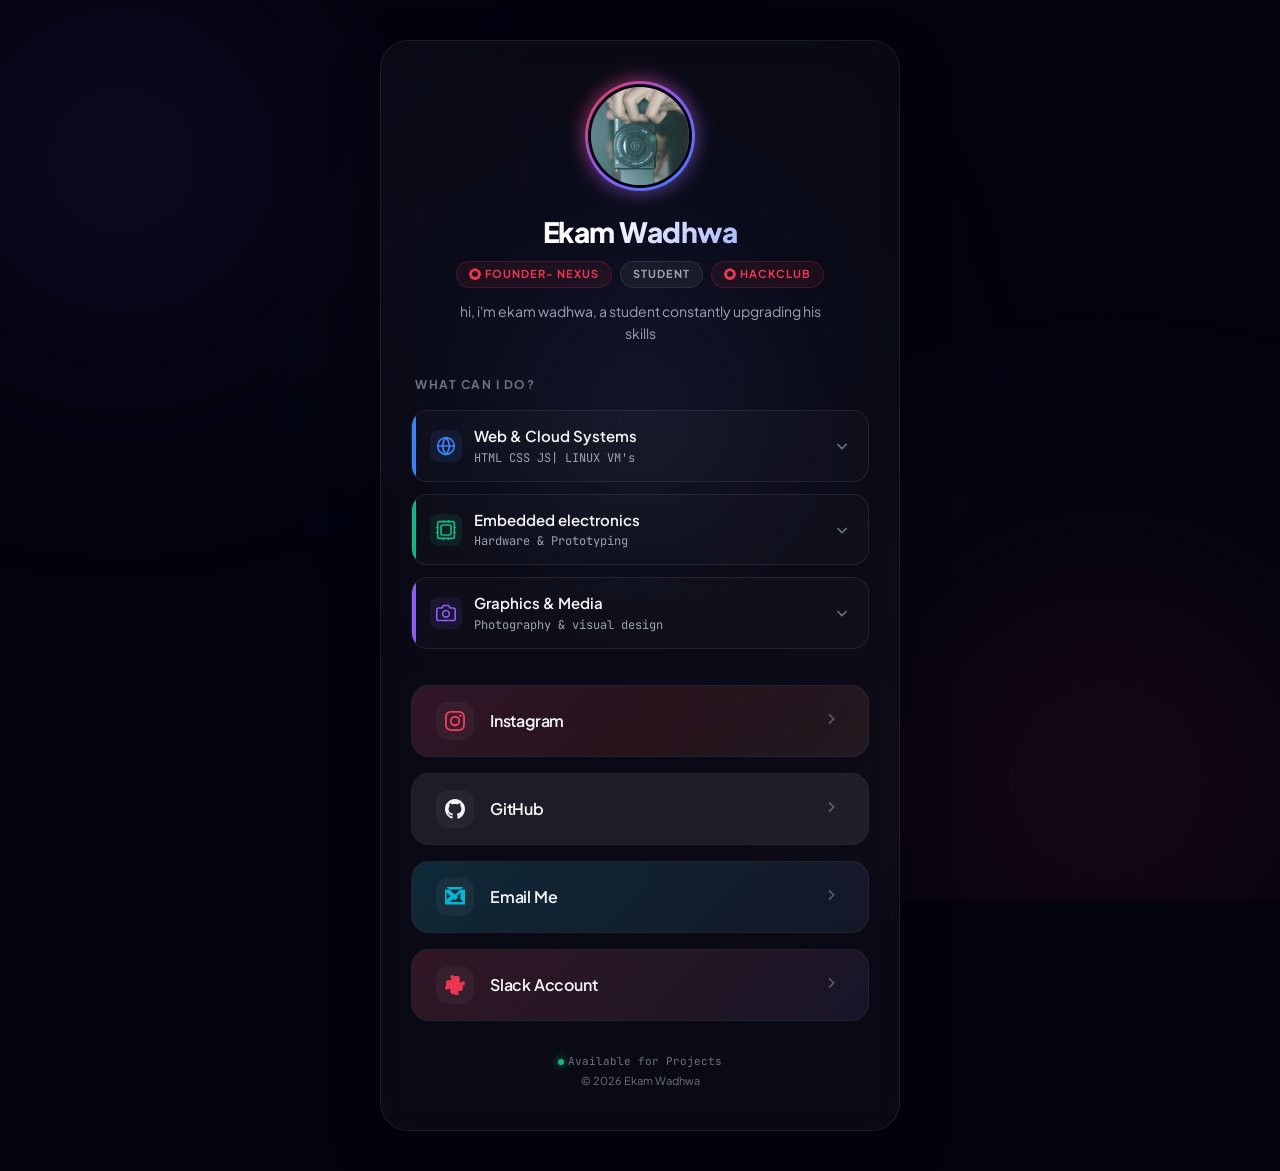
==== commit e56dbe31: "Add files via upload" ====
--- a/index.html
+++ b/index.html
@@ -75,7 +75,7 @@
               <!-- Local custom avatar -->
               <img
                 id="avatarImg"
-                src="avatar.png"
+                src="avatar/avatar.png"
                 alt="Avatar"
                 style="width: 100%; height: 100%; object-fit: cover"
               />
--- a/style.css
+++ b/style.css
@@ -0,0 +1,744 @@
+@import url('https://fonts.googleapis.com/css2?family=Plus+Jakarta+Sans:wght@300;400;500;600;700;800&family=JetBrains+Mono:wght@400;500;600&display=swap');
+
+:root {
+  --bg-color: #03030f;
+  --card-bg: rgba(255, 255, 255, 0.03);
+  --card-border: rgba(255, 255, 255, 0.08);
+  --card-hover-border: rgba(255, 255, 255, 0.2);
+  --text-primary: #f3f4f6;
+  --text-secondary: #9ca3af;
+  --text-muted: #6b7280;
+  
+  /* Brand/Skill Colors */
+  --color-hackclub: #ec3750;
+  --color-web: #3b82f6;
+  --color-hardware: #10b981;
+  --color-design: #8b5cf6;
+  
+  /* Social Gradients & Glows */
+  --glow-instagram: rgba(225, 48, 108, 0.4);
+  --glow-github: rgba(255, 255, 255, 0.15);
+  --glow-email: rgba(6, 182, 212, 0.4);
+  --glow-slack: rgba(236, 55, 80, 0.4); /* Hack Club / Slack vibe */
+  
+  /* Transitions */
+  --transition-smooth: all 0.4s cubic-bezier(0.16, 1, 0.3, 1);
+  --transition-fast: all 0.2s cubic-bezier(0.16, 1, 0.3, 1);
+}
+
+* {
+  box-sizing: border-box;
+  margin: 0;
+  padding: 0;
+}
+
+body {
+  font-family: 'Plus Jakarta Sans', -apple-system, BlinkMacSystemFont, "Segoe UI", Roboto, Helvetica, Arial, sans-serif;
+  background-color: var(--bg-color);
+  color: var(--text-primary);
+  min-height: 100vh;
+  display: flex;
+  justify-content: center;
+  align-items: center;
+  overflow-x: hidden;
+  position: relative;
+  line-height: 1.5;
+  -webkit-font-smoothing: antialiased;
+}
+
+/* Background floating glow blobs */
+.bg-glow-container {
+  position: fixed;
+  top: 0;
+  left: 0;
+  width: 100vw;
+  height: 100vh;
+  z-index: -2;
+  overflow: hidden;
+  pointer-events: none;
+}
+
+.glow-blob {
+  position: absolute;
+  border-radius: 50%;
+  filter: blur(100px);
+  opacity: 0.15;
+  mix-blend-mode: screen;
+  animation: float 20s infinite alternate ease-in-out;
+}
+
+.blob1 {
+  width: 500px;
+  height: 500px;
+  background: radial-gradient(circle, rgba(139,92,246,0.8) 0%, rgba(0,0,0,0) 70%);
+  top: -10%;
+  left: -10%;
+  animation-duration: 25s;
+}
+
+.blob2 {
+  width: 600px;
+  height: 600px;
+  background: radial-gradient(circle, rgba(236,55,80,0.8) 0%, rgba(0,0,0,0) 70%);
+  bottom: -20%;
+  right: -10%;
+  animation-duration: 30s;
+  animation-delay: -5s;
+}
+
+.blob3 {
+  width: 400px;
+  height: 400px;
+  background: radial-gradient(circle, rgba(59,130,246,0.8) 0%, rgba(0,0,0,0) 70%);
+  top: 40%;
+  left: 50%;
+  transform: translate(-50%, -50%);
+  animation-duration: 22s;
+  animation-delay: -10s;
+}
+
+@keyframes float {
+  0% {
+    transform: translate(0, 0) scale(1);
+  }
+  50% {
+    transform: translate(40px, -60px) scale(1.1);
+  }
+  100% {
+    transform: translate(-20px, 30px) scale(0.95);
+  }
+}
+
+/* Custom cursor tracker highlight background */
+.cursor-highlight {
+  position: fixed;
+  top: 0;
+  left: 0;
+  width: 100vw;
+  height: 100vh;
+  z-index: -1;
+  pointer-events: none;
+  background: radial-gradient(
+    600px circle at var(--mouse-x, 50%) var(--mouse-y, 50%),
+    rgba(255, 255, 255, 0.03),
+    transparent 40%
+  );
+}
+
+/* Glass Card Portfolio Container */
+.portfolio-card {
+  width: 100%;
+  max-width: 520px;
+  padding: 40px 30px;
+  margin: 40px 20px;
+  background: var(--card-bg);
+  border: 1px solid var(--card-border);
+  border-radius: 28px;
+  backdrop-filter: blur(20px);
+  -webkit-backdrop-filter: blur(20px);
+  box-shadow: 0 20px 50px rgba(0, 0, 0, 0.3);
+  text-align: center;
+  position: relative;
+  z-index: 10;
+  animation: cardFadeIn 1s cubic-bezier(0.16, 1, 0.3, 1) forwards;
+}
+
+@keyframes cardFadeIn {
+  from {
+    opacity: 0;
+    transform: translateY(30px);
+  }
+  to {
+    opacity: 1;
+    transform: translateY(0);
+  }
+}
+
+/* Profile Section */
+.profile-header {
+  margin-bottom: 32px;
+  display: flex;
+  flex-direction: column;
+  align-items: center;
+}
+
+.avatar-container {
+  position: relative;
+  width: 110px;
+  height: 110px;
+  margin-bottom: 20px;
+  border-radius: 50%;
+  padding: 3px;
+  background: linear-gradient(135deg, var(--color-hackclub), var(--color-design), var(--color-web));
+  box-shadow: 0 0 20px rgba(236, 55, 80, 0.2);
+}
+
+.avatar {
+  width: 100%;
+  height: 100%;
+  border-radius: 50%;
+  background: #111122;
+  display: flex;
+  justify-content: center;
+  align-items: center;
+  overflow: hidden;
+  border: 3px solid #03030f;
+}
+
+.avatar svg {
+  width: 55%;
+  height: 55%;
+  fill: #fff;
+  opacity: 0.95;
+}
+
+.avatar-glow {
+  position: absolute;
+  top: 0;
+  left: 0;
+  width: 100%;
+  height: 100%;
+  border-radius: 50%;
+  background: linear-gradient(135deg, var(--color-hackclub), var(--color-design), var(--color-web));
+  filter: blur(10px);
+  z-index: -1;
+  opacity: 0.6;
+  animation: rotateGlow 8s linear infinite;
+}
+
+@keyframes rotateGlow {
+  100% {
+    transform: rotate(360deg);
+  }
+}
+
+.name {
+  font-size: 28px;
+  font-weight: 800;
+  letter-spacing: -0.5px;
+  background: linear-gradient(135deg, #ffffff 30%, #a5b4fc 100%);
+  -webkit-background-clip: text;
+  -webkit-text-fill-color: transparent;
+  margin-bottom: 8px;
+}
+
+/* Hack Club Member Badge style */
+.badge-row {
+  display: flex;
+  justify-content: center;
+  gap: 8px;
+  margin-bottom: 12px;
+  flex-wrap: wrap;
+}
+
+.badge {
+  font-size: 11px;
+  font-weight: 700;
+  text-transform: uppercase;
+  letter-spacing: 1px;
+  padding: 4px 12px;
+  border-radius: 20px;
+  background: rgba(255, 255, 255, 0.05);
+  border: 1px solid rgba(255, 255, 255, 0.08);
+  color: var(--text-secondary);
+  display: inline-flex;
+  align-items: center;
+  gap: 4px;
+}
+
+.badge.hackclub {
+  color: var(--color-hackclub);
+  border-color: rgba(236, 55, 80, 0.2);
+  background: rgba(236, 55, 80, 0.08);
+}
+
+.badge.hackclub svg {
+  fill: currentColor;
+  width: 12px;
+  height: 12px;
+}
+
+.tagline {
+  font-size: 14px;
+  color: var(--text-secondary);
+  max-width: 380px;
+  margin: 0 auto;
+  line-height: 1.6;
+}
+
+/* Interactive Skills Grid */
+.skills-container {
+  margin-bottom: 36px;
+  text-align: left;
+}
+
+.section-title {
+  font-size: 12px;
+  font-weight: 700;
+  text-transform: uppercase;
+  letter-spacing: 1.5px;
+  color: var(--text-muted);
+  margin-bottom: 16px;
+  padding-left: 4px;
+  display: flex;
+  align-items: center;
+  justify-content: space-between;
+}
+
+.skills-grid {
+  display: grid;
+  grid-template-columns: 1fr;
+  gap: 12px;
+}
+
+.skill-card {
+  background: rgba(255, 255, 255, 0.02);
+  border: 1px solid var(--card-border);
+  border-radius: 16px;
+  padding: 14px 18px;
+  cursor: pointer;
+  transition: var(--transition-smooth);
+  position: relative;
+  overflow: hidden;
+}
+
+.skill-card::before {
+  content: '';
+  position: absolute;
+  top: 0;
+  left: 0;
+  width: 4px;
+  height: 100%;
+  background: transparent;
+  transition: var(--transition-smooth);
+}
+
+.skill-card.web::before { background: var(--color-web); }
+.skill-card.hardware::before { background: var(--color-hardware); }
+.skill-card.design::before { background: var(--color-design); }
+
+.skill-card:hover {
+  background: rgba(255, 255, 255, 0.04);
+  border-color: var(--card-hover-border);
+  transform: translateY(-2px);
+}
+
+.skill-header {
+  display: flex;
+  justify-content: space-between;
+  align-items: center;
+}
+
+.skill-title-block {
+  display: flex;
+  align-items: center;
+  gap: 12px;
+}
+
+.skill-icon-wrap {
+  width: 32px;
+  height: 32px;
+  border-radius: 8px;
+  display: flex;
+  align-items: center;
+  justify-content: center;
+  background: rgba(255, 255, 255, 0.04);
+  color: var(--text-primary);
+}
+
+.skill-card.web .skill-icon-wrap { color: var(--color-web); background: rgba(59,130,246,0.1); }
+.skill-card.hardware .skill-icon-wrap { color: var(--color-hardware); background: rgba(16,185,129,0.1); }
+.skill-card.design .skill-icon-wrap { color: var(--color-design); background: rgba(139,92,246,0.1); }
+
+.skill-title {
+  font-size: 15px;
+  font-weight: 600;
+  color: var(--text-primary);
+}
+
+.skill-subtitle {
+  font-size: 12px;
+  color: var(--text-secondary);
+  font-family: 'JetBrains Mono', monospace;
+  margin-top: 1px;
+}
+
+.skill-chevron {
+  color: var(--text-muted);
+  transition: var(--transition-smooth);
+  width: 16px;
+  height: 16px;
+  display: flex;
+  align-items: center;
+  justify-content: center;
+}
+
+.skill-card.active .skill-chevron {
+  transform: rotate(180deg);
+}
+
+.skill-detail {
+  max-height: 0;
+  overflow: hidden;
+  transition: var(--transition-smooth);
+  opacity: 0;
+  padding-top: 0;
+}
+
+.skill-card.active .skill-detail {
+  max-height: 160px;
+  opacity: 1;
+  padding-top: 14px;
+  border-top: 1px solid rgba(255, 255, 255, 0.05);
+  margin-top: 12px;
+}
+
+.tech-tags {
+  display: flex;
+  flex-wrap: wrap;
+  gap: 6px;
+}
+
+.tech-tag {
+  font-size: 11px;
+  font-family: 'JetBrains Mono', monospace;
+  padding: 3px 8px;
+  border-radius: 6px;
+  background: rgba(255, 255, 255, 0.04);
+  color: var(--text-secondary);
+  border: 1px solid rgba(255, 255, 255, 0.05);
+}
+
+/* Linktree Social Links */
+.links-container {
+  display: flex;
+  flex-direction: column;
+  gap: 16px;
+  margin-bottom: 24px;
+}
+
+.social-link {
+  position: relative;
+  display: flex;
+  align-items: center;
+  justify-content: space-between;
+  padding: 16px 24px;
+  border-radius: 18px;
+  text-decoration: none;
+  color: var(--text-primary);
+  font-weight: 600;
+  font-size: 16px;
+  background: rgba(255, 255, 255, 0.03);
+  border: 1px solid var(--card-border);
+  transition: var(--transition-smooth);
+  overflow: hidden;
+  z-index: 1;
+}
+
+.social-link::before {
+  content: '';
+  position: absolute;
+  inset: 0;
+  opacity: 0;
+  transition: var(--transition-smooth);
+  z-index: -1;
+}
+
+/* Link Specific Hover Glows */
+.social-link.instagram:hover {
+  border-color: rgba(225, 48, 108, 0.5);
+  box-shadow: 0 8px 24px var(--glow-instagram);
+  transform: translateY(-2px);
+}
+.social-link.instagram::before {
+  background: linear-gradient(135deg, rgba(225, 48, 108, 0.15) 0%, rgba(253, 29, 29, 0.1) 50%, rgba(252, 176, 69, 0.05) 100%);
+  opacity: 1;
+}
+
+.social-link.github:hover {
+  border-color: rgba(255, 255, 255, 0.3);
+  box-shadow: 0 8px 24px var(--glow-github);
+  transform: translateY(-2px);
+}
+.social-link.github::before {
+  background: rgba(255, 255, 255, 0.05);
+  opacity: 1;
+}
+
+.social-link.email:hover {
+  border-color: rgba(6, 182, 212, 0.5);
+  box-shadow: 0 8px 24px var(--glow-email);
+  transform: translateY(-2px);
+}
+.social-link.email::before {
+  background: linear-gradient(135deg, rgba(6, 182, 212, 0.15) 0%, rgba(59, 130, 246, 0.05) 100%);
+  opacity: 1;
+}
+
+.social-link.slack:hover {
+  border-color: rgba(236, 55, 80, 0.5);
+  box-shadow: 0 8px 24px var(--glow-slack);
+  transform: translateY(-2px);
+}
+.social-link.slack::before {
+  background: linear-gradient(135deg, rgba(236, 55, 80, 0.15) 0%, rgba(139, 92, 246, 0.05) 100%);
+  opacity: 1;
+}
+
+.social-left {
+  display: flex;
+  align-items: center;
+  gap: 16px;
+}
+
+.social-icon-wrapper {
+  display: flex;
+  align-items: center;
+  justify-content: center;
+  width: 38px;
+  height: 38px;
+  border-radius: 12px;
+  background: rgba(255, 255, 255, 0.04);
+  transition: var(--transition-fast);
+}
+
+.social-link:hover .social-icon-wrapper {
+  background: rgba(255, 255, 255, 0.08);
+  transform: scale(1.05);
+}
+
+.social-icon-wrapper svg {
+  width: 20px;
+  height: 20px;
+  fill: currentColor;
+}
+
+.social-link.instagram { color: #f43f5e; }
+.social-link.github { color: #f3f4f6; }
+.social-link.email { color: #06b6d4; }
+.social-link.slack { color: #ec3750; } /* custom brand coloring */
+
+.social-link span {
+  font-weight: 600;
+  letter-spacing: -0.2px;
+  color: var(--text-primary);
+  transition: var(--transition-fast);
+}
+
+.social-arrow {
+  opacity: 0.3;
+  transform: translateX(-5px);
+  transition: var(--transition-smooth);
+  color: var(--text-primary);
+}
+
+.social-link:hover .social-arrow {
+  opacity: 1;
+  transform: translateX(0);
+}
+
+/* Footer Section */
+.portfolio-footer {
+  margin-top: 32px;
+  font-size: 11px;
+  color: var(--text-muted);
+  display: flex;
+  flex-direction: column;
+  align-items: center;
+  gap: 4px;
+}
+
+.footer-credits {
+  font-family: 'JetBrains Mono', monospace;
+}
+
+.pulse-dot {
+  display: inline-block;
+  width: 6px;
+  height: 6px;
+  border-radius: 50%;
+  background-color: var(--color-hardware);
+  box-shadow: 0 0 8px var(--color-hardware);
+  margin-right: 4px;
+  animation: pulse 2s infinite;
+}
+
+@keyframes pulse {
+  0% {
+    transform: scale(0.95);
+    box-shadow: 0 0 0 0 rgba(16, 185, 129, 0.7);
+  }
+  70% {
+    transform: scale(1);
+    box-shadow: 0 0 0 6px rgba(16, 185, 129, 0);
+  }
+  100% {
+    transform: scale(0.95);
+    box-shadow: 0 0 0 0 rgba(16, 185, 129, 0);
+  }
+}
+
+/* Media Queries for Mobile Responsiveness */
+@media (max-width: 480px) {
+  .portfolio-card {
+    padding: 30px 20px;
+    margin: 20px 12px;
+    border-radius: 24px;
+  }
+  
+  .name {
+    font-size: 24px;
+  }
+  
+  .social-link {
+    padding: 14px 18px;
+    font-size: 15px;
+  }
+  
+  .social-icon-wrapper {
+    width: 34px;
+    height: 34px;
+  }
+  
+  .social-icon-wrapper svg {
+    width: 18px;
+    height: 18px;
+  }
+}
+
+/* Skeleton Loader CSS */
+.skeleton-container {
+  display: flex;
+  flex-direction: column;
+  align-items: center;
+  width: 100%;
+}
+
+.skeleton-avatar {
+  width: 104px;
+  height: 104px;
+  border-radius: 50%;
+  background: linear-gradient(90deg, rgba(255, 255, 255, 0.03) 25%, rgba(255, 255, 255, 0.08) 50%, rgba(255, 255, 255, 0.03) 75%);
+  background-size: 200% 100%;
+  animation: shimmer 1.6s infinite linear;
+  margin-bottom: 20px;
+}
+
+.skeleton-name {
+  width: 180px;
+  height: 28px;
+  border-radius: 6px;
+  background: linear-gradient(90deg, rgba(255, 255, 255, 0.03) 25%, rgba(255, 255, 255, 0.08) 50%, rgba(255, 255, 255, 0.03) 75%);
+  background-size: 200% 100%;
+  animation: shimmer 1.6s infinite linear;
+  margin-bottom: 12px;
+}
+
+.skeleton-badges {
+  display: flex;
+  gap: 8px;
+  margin-bottom: 16px;
+}
+
+.skeleton-badge {
+  width: 70px;
+  height: 20px;
+  border-radius: 10px;
+  background: linear-gradient(90deg, rgba(255, 255, 255, 0.03) 25%, rgba(255, 255, 255, 0.08) 50%, rgba(255, 255, 255, 0.03) 75%);
+  background-size: 200% 100%;
+  animation: shimmer 1.6s infinite linear;
+}
+
+.skeleton-tagline {
+  width: 80%;
+  height: 16px;
+  border-radius: 4px;
+  background: linear-gradient(90deg, rgba(255, 255, 255, 0.03) 25%, rgba(255, 255, 255, 0.08) 50%, rgba(255, 255, 255, 0.03) 75%);
+  background-size: 200% 100%;
+  animation: shimmer 1.6s infinite linear;
+  margin-bottom: 36px;
+}
+
+.skeleton-section-title {
+  align-self: flex-start;
+  width: 120px;
+  height: 14px;
+  border-radius: 4px;
+  background: linear-gradient(90deg, rgba(255, 255, 255, 0.03) 25%, rgba(255, 255, 255, 0.08) 50%, rgba(255, 255, 255, 0.03) 75%);
+  background-size: 200% 100%;
+  animation: shimmer 1.6s infinite linear;
+  margin-bottom: 16px;
+  margin-left: 4px;
+}
+
+.skeleton-skills {
+  width: 100%;
+  display: flex;
+  flex-direction: column;
+  gap: 12px;
+  margin-bottom: 32px;
+}
+
+.skeleton-skill {
+  width: 100%;
+  height: 60px;
+  border-radius: 16px;
+  background: linear-gradient(90deg, rgba(255, 255, 255, 0.02) 25%, rgba(255, 255, 255, 0.05) 50%, rgba(255, 255, 255, 0.02) 75%);
+  background-size: 200% 100%;
+  animation: shimmer 1.6s infinite linear;
+  border: 1px solid var(--card-border);
+}
+
+.skeleton-links {
+  width: 100%;
+  display: flex;
+  flex-direction: column;
+  gap: 16px;
+  margin-bottom: 32px;
+}
+
+.skeleton-link {
+  width: 100%;
+  height: 56px;
+  border-radius: 18px;
+  background: linear-gradient(90deg, rgba(255, 255, 255, 0.02) 25%, rgba(255, 255, 255, 0.05) 50%, rgba(255, 255, 255, 0.02) 75%);
+  background-size: 200% 100%;
+  animation: shimmer 1.6s infinite linear;
+  border: 1px solid var(--card-border);
+}
+
+.skeleton-footer {
+  width: 100%;
+  display: flex;
+  flex-direction: column;
+  align-items: center;
+  gap: 6px;
+  margin-top: 10px;
+}
+
+.skeleton-footer-line1 {
+  width: 140px;
+  height: 12px;
+  border-radius: 3px;
+  background: linear-gradient(90deg, rgba(255, 255, 255, 0.03) 25%, rgba(255, 255, 255, 0.08) 50%, rgba(255, 255, 255, 0.03) 75%);
+  background-size: 200% 100%;
+  animation: shimmer 1.6s infinite linear;
+}
+
+.skeleton-footer-line2 {
+  width: 100px;
+  height: 10px;
+  border-radius: 3px;
+  background: linear-gradient(90deg, rgba(255, 255, 255, 0.03) 25%, rgba(255, 255, 255, 0.08) 50%, rgba(255, 255, 255, 0.03) 75%);
+  background-size: 200% 100%;
+  animation: shimmer 1.6s infinite linear;
+}
+
+@keyframes shimmer {
+  0% {
+    background-position: -200% 0;
+  }
+  100% {
+    background-position: 200% 0;
+  }
+}
